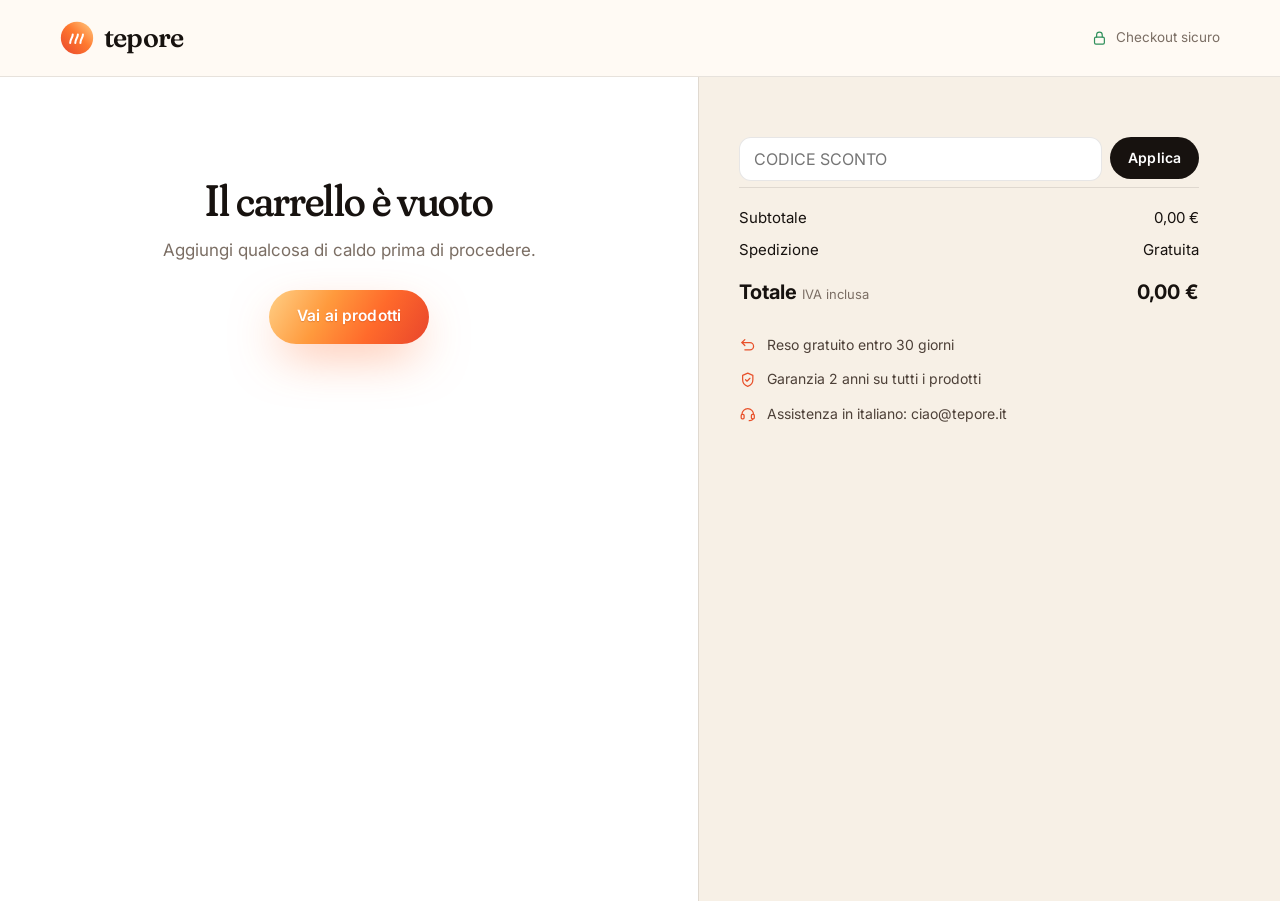
==== checkout.html @ 497262bf "Crea il negozio Tepore: home, pagina prodotto, checkout e pagine info Sito statico per tre prodotti " ====
<!doctype html>
<html lang="it">
<head>
  <meta charset="utf-8">
  <meta name="viewport" content="width=device-width, initial-scale=1">
  <title>Checkout | Tepore</title>
  <meta name="robots" content="noindex">
  <meta name="theme-color" content="#17120f">
  <link rel="icon" href="assets/img/favicon.svg" type="image/svg+xml">
  <link rel="preconnect" href="https://fonts.googleapis.com">
  <link rel="preconnect" href="https://fonts.gstatic.com" crossorigin>
  <link href="https://fonts.googleapis.com/css2?family=Fraunces:ital,opsz,wght,SOFT@0,9..144,300..700,0..100;1,9..144,300..700,0..100&family=Inter:wght@400;500;600;700;800&display=swap" rel="stylesheet">
  <link rel="stylesheet" href="assets/css/style.css">
</head>
<body style="background:#fff">
  <header class="checkout-header">
    <div class="container">
      <a href="index.html" class="logo" id="coLogo"><span>tepore</span></a>
      <span class="secure"><svg class="icon" viewBox="0 0 24 24"><rect x="5" y="10" width="14" height="10" rx="2"/><path d="M8 10V7a4 4 0 0 1 8 0v3"/></svg> Checkout sicuro</span>
    </div>
  </header>

  <div class="checkout">
    <div class="co-main">
      <div>
        <form id="coForm" novalidate>
          <div class="co-steps"><a href="index.html">Carrello</a> › <b>Informazioni</b> › Spedizione › Pagamento</div>

          <div class="co-block">
            <h3>Pagamento rapido</h3>
            <div class="express">
              <button type="button" class="ex-apple" data-express>Apple Pay</button>
              <button type="button" class="ex-pp" data-express>PayPal</button>
              <button type="button" class="ex-gp" data-express><span><b style="color:#4285f4">G</b> Pay</span></button>
            </div>
          </div>
          <div class="divider">oppure continua qui sotto</div>

          <div class="co-block">
            <h3>Contatto</h3>
            <div class="fields">
              <div class="field full"><input type="email" id="email" name="email" placeholder=" " required autocomplete="email"><label for="email">Email</label></div>
            </div>
            <label class="check"><input type="checkbox" name="news" checked> Inviami offerte esclusive e novità via email</label>
          </div>

          <div class="co-block">
            <h3>Consegna</h3>
            <div class="fields">
              <div class="field full">
                <select id="country" name="country"><option>Italia</option><option>San Marino</option><option>Città del Vaticano</option></select>
                <label for="country">Paese</label>
              </div>
              <div class="field"><input id="fname" name="fname" placeholder=" " required autocomplete="given-name"><label for="fname">Nome</label></div>
              <div class="field"><input id="lname" name="lname" placeholder=" " required autocomplete="family-name"><label for="lname">Cognome</label></div>
              <div class="field full"><input id="address" name="address" placeholder=" " required autocomplete="address-line1"><label for="address">Indirizzo e numero civico</label></div>
              <div class="field full"><input id="address2" name="address2" placeholder=" " autocomplete="address-line2"><label for="address2">Scala, interno, citofono (opzionale)</label></div>
              <div class="field"><input id="zip" name="zip" placeholder=" " required pattern="\d{5}" inputmode="numeric" autocomplete="postal-code"><label for="zip">CAP</label></div>
              <div class="field"><input id="city" name="city" placeholder=" " required autocomplete="address-level2"><label for="city">Città</label></div>
              <div class="field"><input id="prov" name="prov" placeholder=" " required maxlength="2" autocomplete="address-level1"><label for="prov">Provincia (es. MI)</label></div>
              <div class="field"><input id="phone" name="phone" type="tel" placeholder=" " required autocomplete="tel"><label for="phone">Telefono (per il corriere)</label></div>
            </div>
          </div>

          <div class="co-block">
            <h3>Metodo di spedizione</h3>
            <div class="pay-options" id="shipOptions"></div>
          </div>

          <div class="co-block">
            <h3>Pagamento</h3>
            <p style="font-size:14px;color:var(--muted);margin-bottom:12px">Tutte le transazioni sono sicure e crittografate.</p>
            <div class="pay-options">
              <label class="pay-opt"><input type="radio" name="pay" value="card" checked> Carta di credito / debito <span class="payments"><span class="pay visa" style="border:1px solid var(--line)">VISA</span><span class="pay mc" style="border:1px solid var(--line)"><span><i></i><i></i></span></span></span></label>
              <label class="pay-opt"><input type="radio" name="pay" value="paypal"> PayPal <span class="payments"><span class="pay pp" style="border:1px solid var(--line)">Pay<em>Pal</em></span></span></label>
              <label class="pay-opt"><input type="radio" name="pay" value="klarna"> Paga in 3 rate senza interessi <span class="payments"><span class="pay klarna">Klarna.</span></span></label>
            </div>
            <p style="font-size:13px;color:var(--muted);margin-top:10px">Dopo aver cliccato "Completa l'ordine" verrai indirizzato alla pagina di pagamento sicura del provider scelto.</p>
            <label class="check"><input type="checkbox" name="terms" id="terms" required> <span>Ho letto e accetto i <a href="info.html#termini" style="text-decoration:underline">Termini di vendita</a> e l'<a href="info.html#privacy" style="text-decoration:underline">Informativa privacy</a></span></label>
          </div>

          <button class="btn btn-primary btn-block" style="--bh:62px;font-size:17px" type="submit" id="payBtn">Completa l'ordine</button>
          <p style="text-align:center;font-size:13px;color:var(--muted);margin-top:14px">Ordine con obbligo di pagamento</p>
        </form>

        <div class="co-done" id="coDone">
          <div class="big-check"><svg class="icon" viewBox="0 0 24 24"><path d="M5 12.5l4.5 4.5L19 7.5"/></svg></div>
          <h2>Grazie, <span id="doneName"></span>!</h2>
          <p>Il tuo ordine <b id="orderNo"></b> è confermato. Ti abbiamo inviato una email di conferma con tutti i dettagli e, appena spedito, riceverai il tracking.</p>
          <a href="index.html" class="btn btn-dark">Torna al negozio</a>
        </div>
      </div>
    </div>

    <aside class="co-side">
      <div>
        <details open id="summaryDetails">
          <summary class="co-mobile-summary"><span>Riepilogo ordine ▾</span><span id="mTotal"></span></summary>
          <div class="co-side-body">
            <div id="coLines"></div>
            <form class="code-form" id="coCode" style="margin:20px 0 6px"><input name="code" placeholder="Codice sconto" aria-label="Codice sconto"><button class="btn btn-dark btn-sm" type="submit">Applica</button></form>
            <div class="code-msg" id="coCodeMsg"></div>
            <div class="co-sums" id="coSums"></div>
            <div class="co-assurance" id="coAssure"></div>
          </div>
        </details>
      </div>
    </aside>
  </div>

  <script src="assets/js/data.js"></script>
  <script src="assets/js/app.js"></script>
  <script src="assets/js/checkout.js"></script>
</body>
</html>
---- assets/css/style.css ----
/* ==========================================================================
   TEPORE — design system
   ========================================================================== */

:root {
  --ink: #17120f;
  --ink-2: #211915;
  --ink-3: #2d231d;
  --paper: #fffaf4;
  --cream: #f7f0e6;
  --sand: #eee3d4;
  --muted: #7b6e64;
  --muted-light: #b7a99c;
  --line: rgba(23, 18, 15, 0.1);
  --line-light: rgba(255, 240, 225, 0.12);
  --ember: #ff7a30;
  --ember-deep: #e8502a;
  --amber: #ffb35c;
  --gold: #ffd59a;
  --green: #2f8f5b;
  --star: #ffb020;
  --heat: linear-gradient(120deg, #ffcf86 0%, #ff9a3d 35%, #ff6a2b 65%, #e8452c 100%);
  --heat-soft: linear-gradient(120deg, #fff1dc, #ffe1c4);

  --font-display: "Fraunces", "Georgia", serif;
  --font-body: "Inter", system-ui, -apple-system, "Segoe UI", sans-serif;

  --r-sm: 10px;
  --r: 18px;
  --r-lg: 28px;
  --r-xl: 40px;
  --shadow-sm: 0 1px 2px rgba(23, 18, 15, 0.06), 0 2px 8px rgba(23, 18, 15, 0.05);
  --shadow: 0 10px 30px -10px rgba(23, 18, 15, 0.18), 0 2px 6px rgba(23, 18, 15, 0.05);
  --shadow-lg: 0 30px 80px -20px rgba(23, 18, 15, 0.35);
  --shadow-glow: 0 18px 50px -12px rgba(255, 106, 43, 0.55);
  --container: 1240px;
  --gutter: clamp(16px, 4vw, 40px);
  --ease: cubic-bezier(0.22, 1, 0.36, 1);
}

*,
*::before,
*::after { box-sizing: border-box; }

html { scroll-behavior: smooth; -webkit-text-size-adjust: 100%; }

body {
  margin: 0;
  font-family: var(--font-body);
  font-size: 16px;
  line-height: 1.6;
  color: var(--ink);
  background: var(--paper);
  -webkit-font-smoothing: antialiased;
  overflow-x: hidden;
}

img { max-width: 100%; display: block; }
a { color: inherit; text-decoration: none; }
button { font: inherit; color: inherit; cursor: pointer; border: 0; background: none; }
input, select, textarea { font: inherit; color: inherit; }
h1, h2, h3, h4 { margin: 0; font-family: var(--font-display); font-weight: 500; line-height: 1.08; letter-spacing: -0.02em; font-variation-settings: "SOFT" 100, "opsz" 144; }
p { margin: 0; }
ul { margin: 0; padding: 0; list-style: none; }
::selection { background: var(--ember); color: #fff; }

.container { width: 100%; max-width: var(--container); margin: 0 auto; padding: 0 var(--gutter); }
.sr-only { position: absolute; width: 1px; height: 1px; overflow: hidden; clip: rect(0 0 0 0); white-space: nowrap; }

.icon { width: 1.25em; height: 1.25em; flex-shrink: 0; stroke: currentColor; fill: none; stroke-width: 1.7; stroke-linecap: round; stroke-linejoin: round; }

.grad-text {
  background: var(--heat);
  -webkit-background-clip: text;
  background-clip: text;
  color: transparent;
  font-style: italic;
  padding-right: 0.1em;
  margin-right: -0.04em;
}

/* ---------- Buttons ---------- */
.btn {
  --bh: 54px;
  display: inline-flex; align-items: center; justify-content: center; gap: 10px;
  height: var(--bh); padding: 0 28px;
  border-radius: 999px;
  font-weight: 600; font-size: 15.5px; letter-spacing: 0.01em;
  transition: transform 0.35s var(--ease), box-shadow 0.35s var(--ease), background 0.25s, color 0.25s;
  white-space: nowrap;
  position: relative; isolation: isolate; overflow: hidden;
}
.btn:active { transform: scale(0.98); }
.btn-primary { background: var(--heat); color: #fff; box-shadow: var(--shadow-glow); text-shadow: 0 1px 1px rgba(150, 40, 10, 0.25); }
.btn-primary::after {
  content: ""; position: absolute; inset: 0; z-index: -1;
  background: linear-gradient(110deg, transparent 30%, rgba(255, 255, 255, 0.45) 50%, transparent 70%);
  transform: translateX(-120%); transition: transform 0.9s var(--ease);
}
.btn-primary:hover { transform: translateY(-2px); box-shadow: 0 24px 60px -12px rgba(255, 106, 43, 0.7); }
.btn-primary:hover::after { transform: translateX(120%); }
.btn-dark { background: var(--ink); color: #fff; }
.btn-dark:hover { background: var(--ink-3); transform: translateY(-2px); }
.btn-ghost { border: 1.5px solid currentColor; }
.btn-ghost:hover { background: var(--ink); color: #fff; border-color: var(--ink); }
.btn-light { background: #fff; color: var(--ink); }
.btn-light:hover { transform: translateY(-2px); box-shadow: var(--shadow); }
.btn-block { width: 100%; }
.btn-sm { --bh: 42px; padding: 0 18px; font-size: 14px; }

/* ---------- Announcement bar ---------- */
.announce {
  background: var(--ink); color: #f6e7d6;
  font-size: 13px; letter-spacing: 0.02em;
  position: relative; z-index: 60;
}
.announce .container { display: flex; align-items: center; justify-content: center; gap: 18px; min-height: 40px; }
.announce-rotator { position: relative; height: 20px; overflow: hidden; flex: 0 1 auto; text-align: center; }
.announce-rotator span { display: block; height: 20px; line-height: 20px; transition: transform 0.6s var(--ease); white-space: nowrap; }
.announce strong { color: var(--amber); font-weight: 600; }
.countdown { display: inline-flex; gap: 4px; align-items: center; font-variant-numeric: tabular-nums; }
.countdown b { background: rgba(255, 179, 92, 0.14); color: var(--amber); padding: 2px 6px; border-radius: 6px; font-weight: 600; min-width: 28px; text-align: center; }
.countdown i { font-style: normal; opacity: 0.5; }
@media (max-width: 720px) { .announce .countdown-wrap { display: none; } }

/* ---------- Header ---------- */
.header {
  position: sticky; top: 0; z-index: 50;
  background: rgba(255, 250, 244, 0.82);
  backdrop-filter: saturate(1.6) blur(16px);
  -webkit-backdrop-filter: saturate(1.6) blur(16px);
  border-bottom: 1px solid transparent;
  transition: border-color 0.3s, background 0.3s;
}
.header.scrolled { border-color: var(--line); }
.header .container { display: flex; align-items: center; justify-content: space-between; height: 72px; gap: 20px; }
.logo { display: inline-flex; align-items: center; gap: 10px; font-family: var(--font-display); font-size: 27px; font-weight: 600; letter-spacing: -0.03em; }
.logo-mark { width: 34px; height: 34px; }
.nav { display: flex; gap: 34px; font-size: 15px; font-weight: 500; }
.nav a { position: relative; padding: 6px 0; color: #3b302a; transition: color 0.2s; }
.nav a::after { content: ""; position: absolute; left: 0; right: 0; bottom: 0; height: 2px; background: var(--heat); border-radius: 2px; transform: scaleX(0); transform-origin: left; transition: transform 0.35s var(--ease); }
.nav a:hover { color: var(--ink); }
.nav a:hover::after { transform: scaleX(1); }
.header-actions { display: flex; align-items: center; gap: 6px; }
.icon-btn { width: 44px; height: 44px; border-radius: 50%; display: inline-grid; place-items: center; position: relative; transition: background 0.2s; }
.icon-btn:hover { background: rgba(23, 18, 15, 0.06); }
.icon-btn .icon { width: 22px; height: 22px; }
.cart-count {
  position: absolute; top: 4px; right: 2px; min-width: 19px; height: 19px; padding: 0 5px;
  border-radius: 999px; background: var(--ember); color: #fff; font-size: 11px; font-weight: 700;
  display: grid; place-items: center; transform: scale(0); transition: transform 0.35s var(--ease);
}
.cart-count.has { transform: scale(1); }
.cart-count.bump { animation: bump 0.5s var(--ease); }
@keyframes bump { 40% { transform: scale(1.45); } }
.menu-toggle { display: none; }
@media (max-width: 900px) {
  .nav { display: none; }
  .menu-toggle { display: inline-grid; }
}

.mobile-menu {
  position: fixed; inset: 0; z-index: 90; background: var(--ink); color: #fff;
  padding: 24px var(--gutter); display: flex; flex-direction: column; gap: 6px;
  transform: translateY(-100%); transition: transform 0.6s var(--ease);
}
.mobile-menu.open { transform: none; }
.mobile-menu .mm-top { display: flex; justify-content: space-between; align-items: center; margin-bottom: 30px; }
.mobile-menu .icon-btn:hover { background: rgba(255, 255, 255, 0.08); }
.mobile-menu a.mm-link { font-family: var(--font-display); font-size: 40px; padding: 8px 0; border-bottom: 1px solid var(--line-light); }
.mobile-menu .mm-foot { margin-top: auto; color: var(--muted-light); font-size: 14px; }

/* ---------- Hero ---------- */
.hero {
  position: relative; overflow: hidden;
  background: radial-gradient(1200px 700px at 78% 40%, rgba(255, 122, 48, 0.35), transparent 60%),
              radial-gradient(800px 600px at 10% 110%, rgba(232, 69, 44, 0.25), transparent 60%),
              var(--ink);
  color: #fff7ef;
  padding: clamp(48px, 7vw, 96px) 0 clamp(64px, 8vw, 120px);
}
.grain::before {
  content: ""; position: absolute; inset: 0; pointer-events: none; z-index: 0; opacity: 0.18; mix-blend-mode: overlay;
  background-image: url("data:image/svg+xml,%3Csvg xmlns='http://www.w3.org/2000/svg' width='200' height='200'%3E%3Cfilter id='n'%3E%3CfeTurbulence type='fractalNoise' baseFrequency='.85' numOctaves='3' stitchTiles='stitch'/%3E%3C/filter%3E%3Crect width='100%25' height='100%25' filter='url(%23n)'/%3E%3C/svg%3E");
}
.hero .container { position: relative; z-index: 1; display: grid; grid-template-columns: 1.05fr 1fr; gap: clamp(32px, 5vw, 72px); align-items: center; }
.hero-eyebrow {
  display: inline-flex; align-items: center; gap: 10px;
  padding: 7px 14px 7px 8px; border-radius: 999px;
  background: rgba(255, 255, 255, 0.07); border: 1px solid rgba(255, 255, 255, 0.12);
  font-size: 13.5px; color: #ffe2c6;
}
.hero-eyebrow .pill { background: var(--heat); color: #fff; font-weight: 700; padding: 3px 9px; border-radius: 999px; font-size: 11.5px; letter-spacing: 0.04em; text-transform: uppercase; }
.hero h1 { font-size: clamp(44px, 6.6vw, 92px); margin: 22px 0 22px; font-weight: 400; }
.hero-lead { font-size: clamp(17px, 1.5vw, 19.5px); color: #e9d6c4; max-width: 520px; line-height: 1.6; }
.hero-cta { display: flex; flex-wrap: wrap; gap: 14px; margin-top: 34px; }
.hero-cta .btn-ghost { color: #fff; border-color: rgba(255, 255, 255, 0.3); }
.hero-cta .btn-ghost:hover { background: #fff; color: var(--ink); border-color: #fff; }
.hero-proof { display: flex; align-items: center; gap: 16px; margin-top: 40px; flex-wrap: wrap; }
.avatars { display: flex; }
.avatars span {
  width: 38px; height: 38px; border-radius: 50%; border: 2px solid var(--ink); margin-left: -10px;
  display: grid; place-items: center; font-size: 13px; font-weight: 700; color: var(--ink);
}
.avatars span:first-child { margin-left: 0; }
.hero-proof .stars { color: var(--star); }
.hero-proof small { display: block; color: #cdb8a5; font-size: 13.5px; }
.hero-proof strong { color: #fff; }

.hero-visual { position: relative; aspect-ratio: 1 / 1.02; }
.hero-frame {
  position: absolute; inset: 0 6% 4% 4%;
  border-radius: 999px 999px var(--r-xl) var(--r-xl);
  overflow: hidden;
  box-shadow: 0 50px 120px -30px rgba(255, 106, 43, 0.55), 0 0 0 1px rgba(255, 255, 255, 0.08);
}
.hero-frame img { width: 100%; height: 100%; object-fit: cover; object-position: 40% 60%; transform: scale(1.04); animation: slowzoom 18s ease-in-out infinite alternate; }
@keyframes slowzoom { to { transform: scale(1.12) translate(-1%, -1%); } }
.hero-frame::after { content: ""; position: absolute; inset: 0; background: linear-gradient(180deg, transparent 55%, rgba(23, 18, 15, 0.45)); }
.float-card {
  position: absolute; z-index: 2;
  background: rgba(255, 250, 244, 0.95); color: var(--ink);
  border-radius: var(--r); box-shadow: var(--shadow-lg);
  display: flex; align-items: center; gap: 12px; padding: 10px 16px 10px 10px;
  animation: floaty 6s ease-in-out infinite;
  backdrop-filter: blur(8px);
}
.float-card img { width: 58px; height: 58px; border-radius: 12px; object-fit: contain; background: #fff; }
.float-card b { display: block; font-size: 14px; }
.float-card small { color: var(--muted); font-size: 12.5px; }
.float-card .price { color: var(--ember-deep); font-weight: 700; }
.fc-1 { left: -4%; top: 14%; }
.fc-2 { right: -2%; bottom: 18%; animation-delay: -3s; }
.temp-chip {
  position: absolute; z-index: 2; right: 10%; top: 8%;
  width: 112px; height: 112px; border-radius: 50%;
  background: radial-gradient(circle at 30% 30%, #2b211b, #120d0a);
  border: 1px solid rgba(255, 179, 92, 0.35);
  display: grid; place-items: center; text-align: center;
  box-shadow: 0 0 0 8px rgba(255, 122, 48, 0.08), 0 0 60px rgba(255, 122, 48, 0.45);
  animation: floaty 7s ease-in-out infinite -1.5s;
}
.temp-chip b { font-family: var(--font-display); font-size: 34px; font-weight: 500; color: var(--gold); display: block; line-height: 1; }
.temp-chip small { font-size: 10.5px; letter-spacing: 0.16em; text-transform: uppercase; color: #c9ad93; }
.temp-chip::before { content: ""; position: absolute; inset: -9px; border-radius: 50%; border: 2px solid transparent; border-top-color: var(--ember); border-right-color: var(--amber); animation: spin 4s linear infinite; }
@keyframes spin { to { transform: rotate(360deg); } }
@keyframes floaty { 50% { transform: translateY(-12px); } }

.heatwaves { position: absolute; left: 34%; bottom: 20%; width: 34%; z-index: 1; pointer-events: none; }
.heatwaves path { stroke: url(#hw); stroke-width: 3; fill: none; stroke-linecap: round; opacity: 0; animation: rise 3.2s ease-in-out infinite; filter: drop-shadow(0 0 6px rgba(255, 140, 60, 0.9)); }
.heatwaves path:nth-child(2) { animation-delay: 0.6s; }
.heatwaves path:nth-child(3) { animation-delay: 1.2s; }
.heatwaves path:nth-child(4) { animation-delay: 1.8s; }
@keyframes rise { 0% { opacity: 0; transform: translateY(20px); } 30% { opacity: 1; } 100% { opacity: 0; transform: translateY(-40px); } }

@media (max-width: 960px) {
  .hero .container { grid-template-columns: 1fr; }
  .hero-visual { max-width: 520px; width: 100%; margin: 10px auto 0; }
}
@media (max-width: 520px) {
  .fc-1 { left: -2%; top: 6%; }
  .float-card img { width: 46px; height: 46px; }
  .float-card { padding: 8px 12px 8px 8px; }
  .temp-chip { width: 88px; height: 88px; }
  .temp-chip b { font-size: 26px; }
  .hero-cta .btn { flex: 1 1 100%; }
}

/* ---------- Marquee ---------- */
.marquee { background: var(--heat); color: #fff; overflow: hidden; padding: 14px 0; position: relative; z-index: 2; }
.marquee-track { display: flex; gap: 48px; width: max-content; animation: marquee 32s linear infinite; }
.marquee-item { display: inline-flex; align-items: center; gap: 12px; font-weight: 600; font-size: 15px; letter-spacing: 0.02em; white-space: nowrap; }
.marquee-item .icon { width: 20px; height: 20px; }
.marquee-item::after { content: "✦"; margin-left: 36px; opacity: 0.7; }
@keyframes marquee { to { transform: translateX(-50%); } }

/* ---------- Sections ---------- */
.section { padding: clamp(72px, 9vw, 130px) 0; position: relative; }
.section-cream { background: var(--cream); }
.section-dark { background: var(--ink); color: #f6e8da; }
.section-head { text-align: center; max-width: 720px; margin: 0 auto clamp(40px, 5vw, 64px); }
.section-head.left { text-align: left; margin-left: 0; }
.eyebrow { display: inline-flex; align-items: center; gap: 8px; font-size: 13px; font-weight: 600; letter-spacing: 0.16em; text-transform: uppercase; color: var(--ember-deep); margin-bottom: 16px; }
.eyebrow::before { content: ""; width: 22px; height: 2px; background: var(--heat); border-radius: 2px; }
.section-dark .eyebrow { color: var(--amber); }
.section-head h2 { font-size: clamp(36px, 4.8vw, 62px); }
.section-head p { margin-top: 18px; font-size: 18px; color: var(--muted); }
.section-dark .section-head p { color: #c4ae9b; }

/* ---------- Product cards ---------- */
.product-grid { display: grid; grid-template-columns: repeat(3, 1fr); gap: clamp(16px, 2.2vw, 28px); }
@media (max-width: 980px) { .product-grid { grid-template-columns: repeat(2, 1fr); } }
@media (max-width: 640px) { .product-grid { grid-template-columns: 1fr; } }

.card {
  position: relative; background: #fff; border-radius: var(--r-lg); overflow: hidden;
  box-shadow: var(--shadow-sm); border: 1px solid var(--line);
  display: flex; flex-direction: column;
  transition: transform 0.5s var(--ease), box-shadow 0.5s var(--ease);
}
.card:hover { transform: translateY(-6px); box-shadow: var(--shadow-lg); }
.card-media { position: relative; aspect-ratio: 1 / 1; background: var(--cream); overflow: hidden; display: block; }
.card-media img { width: 100%; height: 100%; object-fit: cover; transition: transform 0.9s var(--ease); }
.card-media img.fit-contain { object-fit: contain; mix-blend-mode: multiply; padding: 6%; }
.card:hover .card-media img { transform: scale(1.06); }
.card-media::after { content: ""; position: absolute; inset: auto 0 0 0; height: 40%; background: radial-gradient(60% 80% at 50% 120%, rgba(255, 122, 48, 0.28), transparent 70%); opacity: 0; transition: opacity 0.6s; pointer-events: none; }
.card:hover .card-media::after { opacity: 1; }
.badges { position: absolute; top: 16px; left: 16px; display: flex; gap: 6px; flex-wrap: wrap; z-index: 2; }
.badge { font-size: 11.5px; font-weight: 700; letter-spacing: 0.06em; text-transform: uppercase; padding: 6px 10px; border-radius: 999px; background: #fff; color: var(--ink); box-shadow: var(--shadow-sm); }
.badge-hot { background: var(--heat); color: #fff; }
.badge-dark { background: var(--ink); color: #fff; }
.card-quick {
  position: absolute; left: 16px; right: 16px; bottom: 16px; z-index: 2;
  transform: translateY(calc(100% + 20px)); transition: transform 0.5s var(--ease);
}
.card:hover .card-quick, .card:focus-within .card-quick { transform: none; }
@media (hover: none) { .card-quick { display: none; } }
.card-body { padding: 22px 24px 26px; display: flex; flex-direction: column; gap: 8px; flex: 1; }
.card-body h3 { font-size: 26px; }
.card-sub { color: var(--muted); font-size: 14.5px; }
.rating { display: inline-flex; align-items: center; gap: 8px; font-size: 13.5px; color: var(--muted); }
.stars { display: inline-flex; gap: 1px; color: var(--star); }
.stars .icon { width: 15px; height: 15px; fill: currentColor; stroke: none; }
.price-row { display: flex; align-items: baseline; gap: 10px; flex-wrap: wrap; margin-top: auto; padding-top: 10px; }
.price-now { font-size: 24px; font-weight: 700; letter-spacing: -0.01em; }
.price-old { color: var(--muted); text-decoration: line-through; font-size: 16px; }
.price-save { font-size: 12.5px; font-weight: 700; color: var(--ember-deep); background: #ffeadb; padding: 3px 9px; border-radius: 999px; }
.card-actions { display: flex; gap: 10px; margin-top: 14px; }
.card-actions .btn { flex: 1; }

/* ---------- Ritual (timeline) ---------- */
.ritual { overflow: hidden; }
.ritual::after {
  content: ""; position: absolute; width: 900px; height: 900px; right: -300px; top: -300px; border-radius: 50%;
  background: radial-gradient(circle, rgba(255, 122, 48, 0.22), transparent 65%); pointer-events: none;
}
.ritual-grid { display: grid; grid-template-columns: repeat(3, 1fr); gap: 24px; position: relative; z-index: 1; }
.ritual-step { position: relative; padding: 30px; border-radius: var(--r-lg); background: linear-gradient(180deg, rgba(255, 255, 255, 0.06), rgba(255, 255, 255, 0.02)); border: 1px solid var(--line-light); transition: border-color 0.4s, transform 0.5s var(--ease); }
.ritual-step:hover { border-color: rgba(255, 179, 92, 0.5); transform: translateY(-4px); }
.ritual-time { font-family: var(--font-display); font-size: 58px; line-height: 1; color: transparent; -webkit-text-stroke: 1.2px rgba(255, 213, 154, 0.7); font-weight: 400; }
.ritual-step h3 { font-size: 26px; margin: 18px 0 10px; color: #fff; }
.ritual-step p { color: #c4ae9b; font-size: 15.5px; }
.ritual-img { margin-top: 24px; aspect-ratio: 4 / 3; border-radius: var(--r); overflow: hidden; background: #fff; }
.ritual-img img { width: 100%; height: 100%; object-fit: cover; }
.ritual-img img.fit-contain { object-fit: contain; padding: 6%; }
.ritual-step .link-arrow { margin-top: 18px; color: var(--amber); }
.link-arrow { display: inline-flex; align-items: center; gap: 8px; font-weight: 600; font-size: 15px; }
.link-arrow .icon { transition: transform 0.3s var(--ease); }
.link-arrow:hover .icon { transform: translateX(4px); }
@media (max-width: 900px) { .ritual-grid { grid-template-columns: 1fr; } }

/* ---------- Temperature playground ---------- */
.thermo { display: grid; grid-template-columns: 1fr 1fr; gap: clamp(32px, 5vw, 80px); align-items: center; }
.thermo-dial {
  --t: 0.5;
  position: relative; aspect-ratio: 1; max-width: 460px; width: 100%; margin: 0 auto;
  border-radius: 50%; display: grid; place-items: center;
  background:
    radial-gradient(circle, #fff 0 54%, transparent 54.5%),
    conic-gradient(from 225deg, #ffd59a 0deg, #ff9a3d calc(var(--t) * 270deg), var(--sand) calc(var(--t) * 270deg), var(--sand) 270deg, transparent 270deg);
  box-shadow: inset 0 0 0 1px var(--line), 0 40px 100px -40px rgba(255, 106, 43, calc(0.2 + var(--t) * 0.6));
  transition: box-shadow 0.4s;
}
.thermo-dial::before {
  content: ""; position: absolute; inset: 14%; border-radius: 50%;
  background: radial-gradient(circle at 50% 60%, rgba(255, 122, 48, calc(var(--t) * 0.35)), transparent 70%);
  filter: blur(10px);
}
.thermo-readout { position: relative; text-align: center; }
.thermo-readout b { font-family: var(--font-display); font-size: clamp(64px, 9vw, 110px); font-weight: 400; line-height: 1; letter-spacing: -0.04em; display: block; }
.thermo-readout b sup { font-size: 0.4em; vertical-align: top; position: relative; top: 0.35em; margin-left: 4px; color: var(--ember); }
.thermo-readout > span { font-size: 14px; letter-spacing: 0.14em; text-transform: uppercase; color: var(--muted); }
.thermo-controls h2 { font-size: clamp(34px, 4.2vw, 54px); }
.thermo-controls > p { color: var(--muted); font-size: 18px; margin: 16px 0 30px; }
.range { -webkit-appearance: none; appearance: none; width: 100%; height: 10px; border-radius: 999px; background: linear-gradient(90deg, #ffe1c4, #ff9a3d, #e8452c); outline: none; }
.range::-webkit-slider-thumb { -webkit-appearance: none; width: 30px; height: 30px; border-radius: 50%; background: #fff; border: 4px solid var(--ember); box-shadow: var(--shadow); cursor: grab; transition: transform 0.2s; }
.range::-webkit-slider-thumb:active { transform: scale(1.15); cursor: grabbing; }
.range::-moz-range-thumb { width: 24px; height: 24px; border-radius: 50%; background: #fff; border: 4px solid var(--ember); box-shadow: var(--shadow); cursor: grab; }
.range-labels { display: flex; justify-content: space-between; font-size: 13px; color: var(--muted); margin-top: 10px; }
.thermo-match { margin-top: 30px; display: grid; gap: 10px; }
.thermo-match li { display: flex; align-items: center; gap: 14px; padding: 12px 16px; border-radius: var(--r); background: #fff; border: 1px solid var(--line); transition: all 0.35s var(--ease); opacity: 0.55; }
.thermo-match li.on { opacity: 1; border-color: rgba(255, 122, 48, 0.5); box-shadow: 0 10px 30px -14px rgba(255, 106, 43, 0.5); transform: translateX(6px); }
.thermo-match img { width: 52px; height: 52px; border-radius: 12px; object-fit: cover; background: var(--cream); }
.thermo-match img.fit-contain { object-fit: contain; mix-blend-mode: multiply; }
.thermo-match small { display: block; color: var(--muted); font-size: 13px; }
.thermo-match .tag { margin-left: auto; font-size: 12px; font-weight: 700; color: var(--green); white-space: nowrap; }
@media (max-width: 900px) { .thermo { grid-template-columns: 1fr; } .thermo-dial { max-width: 340px; } }

/* ---------- Bundle ---------- */
.bundle {
  position: relative; border-radius: var(--r-xl); overflow: hidden;
  background: radial-gradient(900px 500px at 85% 20%, rgba(255, 140, 60, 0.45), transparent 60%), var(--ink-2);
  color: #fff; display: grid; grid-template-columns: 1.1fr 1fr; align-items: center;
}
.bundle-visual { position: relative; min-height: 520px; height: 100%; }
.bundle-visual .b-main { position: absolute; inset: 0; width: 100%; height: 100%; object-fit: cover; }
.bundle-visual::after { content: ""; position: absolute; inset: 0; background: linear-gradient(90deg, transparent 60%, var(--ink-2)); }
.bundle-visual .b-thumb { position: absolute; z-index: 2; width: 34%; aspect-ratio: 1; border-radius: var(--r-lg); background: #fff; box-shadow: var(--shadow-lg); padding: 4%; object-fit: contain; border: 4px solid #fff; }
.bundle-visual .b-t1 { left: 6%; bottom: 7%; transform: rotate(-6deg); }
.bundle-visual .b-t2 { left: 38%; bottom: 13%; transform: rotate(5deg); }
.bundle-body { padding: clamp(32px, 5vw, 64px); position: relative; z-index: 2; }
.bundle-body h2 { font-size: clamp(34px, 4.2vw, 56px); margin: 6px 0 14px; }
.bundle-body > p { color: #d7c1ad; font-size: 17px; }
.bundle-list { margin: 24px 0; display: grid; gap: 10px; }
.bundle-list li { display: flex; justify-content: space-between; gap: 16px; padding-bottom: 10px; border-bottom: 1px dashed var(--line-light); color: #f1dfcf; }
.bundle-list li span:last-child { color: #a8907c; text-decoration: line-through; }
.bundle-price { display: flex; align-items: baseline; gap: 14px; margin-bottom: 24px; flex-wrap: wrap; }
.bundle-price b { font-family: var(--font-display); font-size: 56px; font-weight: 500; line-height: 1; }
.bundle-price s { color: #a8907c; font-size: 20px; }
.bundle-price .price-save { font-size: 14px; }
.bundle-stamp {
  position: absolute; top: 24px; right: 24px; width: 104px; height: 104px; border-radius: 50%;
  background: var(--heat); display: grid; place-items: center; text-align: center; transform: rotate(12deg);
  font-weight: 800; line-height: 1.05; font-size: 13px; letter-spacing: 0.04em; text-transform: uppercase; box-shadow: var(--shadow-glow); z-index: 3;
}
.bundle-stamp b { font-family: var(--font-display); font-size: 30px; display: block; letter-spacing: -0.02em; text-transform: none; }
@media (max-width: 900px) {
  .bundle { grid-template-columns: 1fr; }
  .bundle-visual { min-height: 340px; }
  .bundle-visual::after { background: linear-gradient(180deg, transparent 60%, var(--ink-2)); }
}

/* ---------- Benefits ---------- */
.benefits { display: grid; grid-template-columns: repeat(4, 1fr); gap: 20px; }
.benefit { padding: 30px 26px; border-radius: var(--r-lg); background: #fff; border: 1px solid var(--line); transition: transform 0.5s var(--ease), box-shadow 0.5s var(--ease); }
.benefit:hover { transform: translateY(-4px); box-shadow: var(--shadow); }
.benefit-icon { width: 56px; height: 56px; border-radius: 16px; display: grid; place-items: center; background: var(--heat-soft); color: var(--ember-deep); margin-bottom: 20px; }
.benefit-icon .icon { width: 28px; height: 28px; }
.benefit h3 { font-size: 22px; margin-bottom: 8px; }
.benefit p { color: var(--muted); font-size: 15px; }
@media (max-width: 980px) { .benefits { grid-template-columns: repeat(2, 1fr); } }
@media (max-width: 520px) { .benefits { grid-template-columns: 1fr; } }

/* ---------- Comparison ---------- */
.compare { max-width: 900px; margin: 0 auto; background: #fff; border-radius: var(--r-lg); border: 1px solid var(--line); overflow: hidden; box-shadow: var(--shadow); }
.compare table { width: 100%; border-collapse: collapse; font-size: 15.5px; }
.compare th, .compare td { padding: 18px 22px; text-align: center; border-bottom: 1px solid var(--line); }
.compare th:first-child, .compare td:first-child { text-align: left; font-weight: 500; }
.compare thead th { font-family: var(--font-display); font-size: 20px; font-weight: 500; }
.compare thead th.us { background: var(--ink); color: #fff; }
.compare td.us { background: #fff6ee; }
.compare tr:last-child td { border-bottom: 0; }
.yes { color: var(--green); } .no { color: #c0392b; opacity: 0.7; }
.compare .icon { width: 22px; height: 22px; stroke-width: 2.4; }
@media (max-width: 560px) { .compare th, .compare td { padding: 14px 10px; font-size: 13.5px; } .compare thead th { font-size: 15px; } }

/* ---------- Reviews ---------- */
.reviews-summary { display: flex; align-items: center; justify-content: center; gap: 18px; flex-wrap: wrap; margin-top: 20px; }
.reviews-summary .big { font-family: var(--font-display); font-size: 54px; line-height: 1; }
.reviews-summary .stars .icon { width: 22px; height: 22px; }
.reviews-grid { columns: 3 320px; column-gap: 20px; }
.review { break-inside: avoid; margin-bottom: 20px; padding: 26px; background: #fff; border-radius: var(--r-lg); border: 1px solid var(--line); }
.review-head { display: flex; align-items: center; gap: 12px; margin-bottom: 14px; }
.review-avatar { width: 44px; height: 44px; border-radius: 50%; display: grid; place-items: center; font-weight: 700; color: #fff; background: var(--heat); }
.review-head b { display: block; font-size: 15px; }
.review-head small { color: var(--muted); font-size: 13px; }
.verified { display: inline-flex; align-items: center; gap: 4px; color: var(--green); font-size: 12.5px; font-weight: 600; }
.verified .icon { width: 14px; height: 14px; stroke-width: 2.5; }
.review h4 { font-family: var(--font-body); font-weight: 700; letter-spacing: 0; font-size: 16px; margin: 10px 0 6px; }
.review p { color: #4d4038; font-size: 15px; }
.review-product { display: flex; align-items: center; gap: 10px; margin-top: 16px; padding-top: 14px; border-top: 1px solid var(--line); font-size: 13px; color: var(--muted); }
.review-product img { width: 34px; height: 34px; border-radius: 8px; object-fit: cover; background: var(--cream); }
.sample-note { text-align: center; font-size: 12.5px; color: var(--muted); margin-top: 12px; opacity: 0.8; }

/* ---------- Stats ---------- */
.stats { display: grid; grid-template-columns: repeat(4, 1fr); gap: 20px; text-align: center; }
.stat b { font-family: var(--font-display); font-size: clamp(42px, 5vw, 68px); font-weight: 400; display: block; line-height: 1; background: var(--heat); -webkit-background-clip: text; background-clip: text; color: transparent; }
.stat span { color: #c4ae9b; font-size: 15px; display: block; margin-top: 10px; }
@media (max-width: 760px) { .stats { grid-template-columns: repeat(2, 1fr); row-gap: 40px; } }

/* ---------- FAQ ---------- */
.faq-wrap { display: grid; grid-template-columns: 0.8fr 1.2fr; gap: clamp(32px, 6vw, 90px); align-items: start; }
.faq-wrap .section-head { position: sticky; top: 110px; }
.faq-item { border-bottom: 1px solid var(--line); }
.faq-q { width: 100%; display: flex; align-items: center; justify-content: space-between; gap: 20px; padding: 24px 0; text-align: left; font-size: 18px; font-weight: 600; }
.faq-q .plus { width: 34px; height: 34px; border-radius: 50%; flex-shrink: 0; border: 1.5px solid var(--line); position: relative; transition: all 0.35s var(--ease); }
.faq-q .plus::before, .faq-q .plus::after { content: ""; position: absolute; left: 50%; top: 50%; width: 12px; height: 2px; background: currentColor; border-radius: 2px; transform: translate(-50%, -50%); transition: transform 0.35s var(--ease); }
.faq-q .plus::after { transform: translate(-50%, -50%) rotate(90deg); }
.faq-item.open .plus { background: var(--ink); color: #fff; border-color: var(--ink); }
.faq-item.open .plus::after { transform: translate(-50%, -50%) rotate(0); }
.faq-a { display: grid; grid-template-rows: 0fr; transition: grid-template-rows 0.45s var(--ease); }
.faq-a > div { overflow: hidden; }
.faq-a p { padding: 0 50px 24px 0; color: var(--muted); }
.faq-item.open .faq-a { grid-template-rows: 1fr; }
@media (max-width: 900px) { .faq-wrap { grid-template-columns: 1fr; } .faq-wrap .section-head { position: static; } }

/* ---------- Guarantee strip ---------- */
.trust-strip { display: grid; grid-template-columns: repeat(4, 1fr); gap: 0; border-top: 1px solid var(--line); border-bottom: 1px solid var(--line); }
.trust-item { display: flex; align-items: center; gap: 14px; padding: 28px 22px; }
.trust-item + .trust-item { border-left: 1px solid var(--line); }
.trust-item .icon { width: 30px; height: 30px; color: var(--ember-deep); }
.trust-item b { display: block; font-size: 15px; }
.trust-item small { color: var(--muted); font-size: 13.5px; }
@media (max-width: 900px) { .trust-strip { grid-template-columns: repeat(2, 1fr); } .trust-item:nth-child(3) { border-left: 0; } .trust-item:nth-child(n+3) { border-top: 1px solid var(--line); } }
@media (max-width: 480px) { .trust-strip { grid-template-columns: 1fr; } .trust-item + .trust-item { border-left: 0; border-top: 1px solid var(--line); } }

/* ---------- Newsletter ---------- */
.newsletter {
  border-radius: var(--r-xl); padding: clamp(40px, 6vw, 80px);
  background: radial-gradient(700px 400px at 100% 0%, rgba(255, 255, 255, 0.35), transparent 60%), var(--heat);
  color: #fff; display: grid; grid-template-columns: 1.2fr 1fr; gap: 40px; align-items: center; position: relative; overflow: hidden;
}
.newsletter h2 { font-size: clamp(34px, 4.4vw, 58px); }
.newsletter p { margin-top: 14px; font-size: 17px; color: #fff3e6; }
.nl-form { display: flex; gap: 8px; background: #fff; padding: 8px; border-radius: 999px; box-shadow: var(--shadow-lg); }
.nl-form input { flex: 1; min-width: 0; border: 0; outline: 0; padding: 0 18px; background: transparent; color: var(--ink); font-size: 16px; }
.nl-form small { display: block; }
.nl-legal { font-size: 12.5px; margin-top: 12px; color: #fff1e0; }
.nl-success { display: none; background: rgba(255, 255, 255, 0.18); border: 1px dashed rgba(255, 255, 255, 0.7); border-radius: var(--r); padding: 18px 22px; font-size: 16px; }
.nl-success code { background: #fff; color: var(--ember-deep); padding: 4px 10px; border-radius: 8px; font-weight: 800; letter-spacing: 0.08em; }
.newsletter.done .nl-form, .newsletter.done .nl-legal { display: none; }
.newsletter.done .nl-success { display: block; }
@media (max-width: 860px) { .newsletter { grid-template-columns: 1fr; } }
@media (max-width: 480px) { .nl-form { flex-direction: column; border-radius: var(--r); } .nl-form input { height: 48px; } }

/* ---------- Footer ---------- */
.footer { background: var(--ink); color: #cdb8a5; padding: 80px 0 30px; margin-top: clamp(72px, 9vw, 130px); }
.footer-grid { display: grid; grid-template-columns: 1.5fr repeat(3, 1fr); gap: 40px; }
.footer .logo { color: #fff; }
.footer p { margin-top: 16px; max-width: 320px; font-size: 15px; }
.footer h4 { font-family: var(--font-body); font-size: 13px; letter-spacing: 0.14em; text-transform: uppercase; color: #fff; margin-bottom: 18px; font-weight: 600; }
.footer li + li { margin-top: 10px; }
.footer a { transition: color 0.2s; font-size: 15px; }
.footer a:hover { color: var(--amber); }
.footer-bottom { margin-top: 60px; padding-top: 26px; border-top: 1px solid var(--line-light); display: flex; justify-content: space-between; align-items: center; gap: 20px; flex-wrap: wrap; font-size: 13.5px; }
.payments { display: flex; gap: 8px; flex-wrap: wrap; }
.pay { white-space: nowrap; height: 28px; padding: 0 10px; border-radius: 6px; background: #fff; color: var(--ink); font-size: 11.5px; font-weight: 800; display: inline-grid; place-items: center; letter-spacing: 0.02em; }
.pay.visa { color: #1a1f71; font-style: italic; }
.pay.mc { background: #fff; }
.pay.mc i { display: inline-block; width: 14px; height: 14px; border-radius: 50%; background: #eb001b; }
.pay.mc i + i { background: #f79e1b; margin-left: -6px; mix-blend-mode: multiply; }
.pay.pp { color: #003087; }
.pay.pp em { color: #009cde; font-style: italic; }
.pay.apple { background: #000; color: #fff; }
.pay.klarna { background: #ffb3c7; color: #17120f; }
@media (max-width: 860px) { .footer-grid { grid-template-columns: 1fr 1fr; } .footer-grid > :first-child { grid-column: 1 / -1; } }

/* ---------- Cart drawer ---------- */
.overlay { position: fixed; inset: 0; z-index: 80; background: rgba(23, 18, 15, 0.5); backdrop-filter: blur(3px); opacity: 0; visibility: hidden; transition: opacity 0.4s, visibility 0.4s; }
.overlay.show { opacity: 1; visibility: visible; }
.drawer {
  position: fixed; top: 0; right: 0; bottom: 0; z-index: 85; width: min(460px, 100%);
  background: var(--paper); display: flex; flex-direction: column;
  transform: translateX(100%); transition: transform 0.55s var(--ease), box-shadow 0.55s, visibility 0.55s; visibility: hidden;
}
.drawer.open { transform: none; box-shadow: var(--shadow-lg); visibility: visible; }
.drawer-head { display: flex; align-items: center; justify-content: space-between; padding: 20px 24px; border-bottom: 1px solid var(--line); }
.drawer-head h3 { font-size: 26px; }
.ship-progress { padding: 16px 24px; background: var(--cream); font-size: 14px; }
.ship-progress b { color: var(--ember-deep); }
.bar { height: 8px; border-radius: 999px; background: #fff; margin-top: 10px; overflow: hidden; box-shadow: inset 0 0 0 1px var(--line); }
.bar span { display: block; height: 100%; background: var(--heat); border-radius: inherit; transition: width 0.6s var(--ease); }
.drawer-items { flex: 1; overflow-y: auto; padding: 8px 24px; }
.line { display: grid; grid-template-columns: 84px 1fr auto; gap: 16px; padding: 18px 0; border-bottom: 1px solid var(--line); align-items: start; }
.line img { width: 84px; height: 84px; border-radius: 14px; object-fit: cover; background: var(--cream); }
.line img.fit-contain { object-fit: contain; mix-blend-mode: multiply; padding: 4px; }
.line b { display: block; font-size: 15.5px; }
.line small { color: var(--muted); font-size: 13px; display: block; }
.line-price { text-align: right; font-weight: 700; }
.line-price s { display: block; font-weight: 400; color: var(--muted); font-size: 13px; }
.qty { display: inline-flex; align-items: center; border: 1px solid var(--line); border-radius: 999px; margin-top: 10px; background: #fff; }
.qty button { width: 34px; height: 34px; display: grid; place-items: center; border-radius: 50%; }
.qty button:hover { background: var(--cream); }
.qty span { min-width: 26px; text-align: center; font-weight: 600; font-size: 14px; }
.line-remove { font-size: 12.5px; color: var(--muted); text-decoration: underline; margin-left: 12px; }
.drawer-empty { text-align: center; padding: 60px 10px; color: var(--muted); }
.drawer-empty .icon { width: 56px; height: 56px; color: var(--muted-light); margin: 0 auto 16px; }
.upsell { padding: 16px 24px; border-top: 1px solid var(--line); background: #fff; }
.upsell h5 { margin: 0 0 12px; font-size: 13px; letter-spacing: 0.12em; text-transform: uppercase; color: var(--muted); }
.upsell-item { display: flex; align-items: center; gap: 12px; }
.upsell-item img { width: 56px; height: 56px; border-radius: 12px; object-fit: cover; background: var(--cream); }
.upsell-item img.fit-contain { object-fit: contain; mix-blend-mode: multiply; }
.upsell-item b { font-size: 14.5px; display: block; }
.upsell-item small { color: var(--ember-deep); font-weight: 700; }
.upsell-item .btn { margin-left: auto; }
.drawer-foot { padding: 20px 24px 24px; border-top: 1px solid var(--line); background: var(--paper); }
.sum-row { display: flex; justify-content: space-between; font-size: 15px; margin-bottom: 8px; }
.sum-row.total { font-size: 20px; font-weight: 700; margin: 14px 0 16px; }
.sum-row .disc { color: var(--green); font-weight: 600; }
.drawer-foot .note { text-align: center; font-size: 12.5px; color: var(--muted); margin-top: 12px; display: flex; align-items: center; justify-content: center; gap: 6px; }
.drawer-foot .note .icon { width: 15px; height: 15px; }
.code-form { display: flex; gap: 8px; margin-bottom: 14px; }
.code-form input { flex: 1; min-width: 0; height: 44px; border: 1px solid var(--line); border-radius: 12px; padding: 0 14px; background: #fff; text-transform: uppercase; }
.code-form input:focus { outline: 2px solid var(--ember); outline-offset: -1px; }
.code-msg { font-size: 13px; margin: -6px 0 12px; }
.code-msg.ok { color: var(--green); } .code-msg.err { color: #c0392b; }

/* ---------- Toast ---------- */
.toast {
  position: fixed; left: 50%; bottom: 24px; z-index: 100; transform: translate(-50%, 140%);
  background: var(--ink); color: #fff; padding: 12px 14px 12px 12px; border-radius: 16px;
  display: flex; align-items: center; gap: 12px; box-shadow: var(--shadow-lg); transition: transform 0.5s var(--ease), opacity 0.3s, visibility 0.5s; opacity: 0; visibility: hidden;
  font-size: 14.5px; max-width: calc(100% - 32px);
}
.toast.show { transform: translate(-50%, 0); opacity: 1; visibility: visible; }
.toast img { width: 44px; height: 44px; border-radius: 10px; object-fit: cover; background: #fff; }
.toast .ok { width: 22px; height: 22px; border-radius: 50%; background: var(--green); display: grid; place-items: center; }
.toast .ok .icon { width: 14px; height: 14px; stroke-width: 3; }

/* ---------- Reveal ---------- */
.reveal { opacity: 0; transform: translateY(28px); transition: opacity 0.9s var(--ease), transform 0.9s var(--ease); }
.reveal.in { opacity: 1; transform: none; }
.reveal-d1 { transition-delay: 0.1s; } .reveal-d2 { transition-delay: 0.2s; } .reveal-d3 { transition-delay: 0.3s; }
@media (prefers-reduced-motion: reduce) {
  *, *::before, *::after { animation: none !important; transition: none !important; }
  .reveal { opacity: 1; transform: none; }
}

/* ==========================================================================
   Product page
   ========================================================================== */
.breadcrumb { font-size: 13.5px; color: var(--muted); padding: 22px 0; display: flex; gap: 8px; flex-wrap: wrap; }
.breadcrumb a:hover { color: var(--ink); }
.pdp { display: grid; grid-template-columns: 1.1fr 1fr; gap: clamp(28px, 5vw, 72px); align-items: start; }
.gallery { position: sticky; top: 96px; }
.gallery-main { position: relative; aspect-ratio: 1; border-radius: var(--r-xl); overflow: hidden; background: var(--cream); }
.gallery-main > * { position: absolute; inset: 0; width: 100%; height: 100%; opacity: 0; transition: opacity 0.5s var(--ease); }
.gallery-main > .active { opacity: 1; }
.gallery-main img { object-fit: cover; }
.gallery-main img.fit-contain { object-fit: contain; mix-blend-mode: multiply; padding: 6%; }
.gallery-main .zoomable { cursor: zoom-in; transition: opacity 0.5s var(--ease), transform 0.4s; }
.gallery-thumbs { display: grid; grid-template-columns: repeat(4, 1fr); gap: 12px; margin-top: 12px; }
.gallery-thumbs button { aspect-ratio: 1; border-radius: var(--r); overflow: hidden; background: var(--cream); border: 2px solid transparent; transition: border-color 0.25s; position: relative; }
.gallery-thumbs button.active { border-color: var(--ink); }
.gallery-thumbs img { width: 100%; height: 100%; object-fit: cover; }
.gallery-thumbs img.fit-contain { object-fit: contain; mix-blend-mode: multiply; padding: 8%; }
.g-slide { display: grid; place-items: center; text-align: center; padding: 10%; }
.g-slide-dark { background: radial-gradient(circle at 50% 70%, rgba(255, 122, 48, 0.45), transparent 60%), var(--ink); color: #fff; }
.g-slide-heat { background: var(--heat); color: #fff; }
.g-slide .g-big { font-family: var(--font-display); font-size: clamp(70px, 12vw, 150px); line-height: 1; letter-spacing: -0.04em; }
.g-slide .g-cap { font-size: 15px; letter-spacing: 0.14em; text-transform: uppercase; opacity: 0.85; margin-top: 10px; }
.g-slide ul { display: grid; gap: 12px; text-align: left; font-size: clamp(15px, 1.6vw, 19px); }
.g-slide ul li { display: flex; gap: 12px; align-items: center; }
.g-slide ul .icon { color: var(--amber); }
.g-mini { font-size: 12px; font-weight: 700; letter-spacing: 0.08em; text-transform: uppercase; }

.pdp-info h1 { font-size: clamp(38px, 4.4vw, 58px); margin: 10px 0 6px; }
.pdp-sub { font-size: 18px; color: var(--muted); }
.pdp-rating { margin: 16px 0 20px; display: flex; align-items: center; gap: 10px; flex-wrap: wrap; font-size: 14.5px; }
.pdp-rating a { text-decoration: underline; color: var(--muted); }
.pdp-price { display: flex; align-items: baseline; gap: 14px; flex-wrap: wrap; }
.pdp-price .price-now { font-size: 36px; }
.omnibus { font-size: 12.5px; color: var(--muted); margin-top: 6px; }
.pdp-short { margin: 22px 0; font-size: 17px; color: #4d4038; }
.pdp-bullets { display: grid; gap: 10px; margin-bottom: 26px; }
.pdp-bullets li { display: flex; gap: 10px; align-items: center; font-size: 15.5px; }
.pdp-bullets .icon { color: var(--green); stroke-width: 2.4; width: 20px; height: 20px; }
.opt-label { font-size: 14px; font-weight: 600; margin-bottom: 10px; display: flex; justify-content: space-between; }
.opt-label span { font-weight: 400; color: var(--muted); }
.variants { display: flex; flex-wrap: wrap; gap: 8px; margin-bottom: 26px; }
.variant { min-width: 64px; height: 46px; padding: 0 16px; border-radius: 12px; border: 1.5px solid var(--line); background: #fff; font-weight: 600; font-size: 14.5px; display: inline-flex; align-items: center; gap: 8px; transition: all 0.2s; }
.variant:hover { border-color: var(--ink); }
.variant.active { border-color: var(--ink); background: var(--ink); color: #fff; }
.variant i { width: 18px; height: 18px; border-radius: 50%; box-shadow: inset 0 0 0 2px rgba(255, 255, 255, 0.6); }

.offers { display: grid; gap: 10px; margin-bottom: 22px; }
.offer { position: relative; display: grid; grid-template-columns: auto 1fr auto; gap: 14px; align-items: center; padding: 16px 18px; border-radius: var(--r); border: 1.5px solid var(--line); background: #fff; cursor: pointer; transition: all 0.25s; text-align: left; width: 100%; }
.offer:hover { border-color: rgba(23, 18, 15, 0.35); }
.offer.active { border-color: var(--ember); background: #fff7f0; box-shadow: 0 0 0 3px rgba(255, 122, 48, 0.15); }
.offer .radio { width: 22px; height: 22px; border-radius: 50%; border: 2px solid var(--muted-light); display: grid; place-items: center; }
.offer.active .radio { border-color: var(--ember); }
.offer.active .radio::after { content: ""; width: 10px; height: 10px; border-radius: 50%; background: var(--ember); }
.offer b { display: block; font-size: 15.5px; }
.offer small { color: var(--muted); font-size: 13px; }
.offer .o-price { text-align: right; font-weight: 700; }
.offer .o-price s { display: block; font-weight: 400; font-size: 13px; color: var(--muted); }
.offer .o-tag { position: absolute; top: -10px; right: 16px; background: var(--heat); color: #fff; font-size: 11px; font-weight: 800; letter-spacing: 0.06em; text-transform: uppercase; padding: 3px 10px; border-radius: 999px; }
.offer .o-tag.dark { background: var(--ink); }

.stock { display: flex; align-items: center; gap: 10px; font-size: 14px; margin-bottom: 16px; }
.stock .dot { width: 9px; height: 9px; border-radius: 50%; background: var(--green); box-shadow: 0 0 0 0 rgba(47, 143, 91, 0.5); animation: pulse 2s infinite; }
@keyframes pulse { 70% { box-shadow: 0 0 0 10px rgba(47, 143, 91, 0); } 100% { box-shadow: 0 0 0 0 rgba(47, 143, 91, 0); } }
.buy-row { display: flex; gap: 10px; }
.buy-row .btn { flex: 1; --bh: 60px; font-size: 16.5px; }
.buy-alt { margin-top: 10px; }
.delivery-box { margin-top: 22px; border-radius: var(--r); background: var(--cream); padding: 18px 20px; display: grid; gap: 14px; }
.delivery-box > div:not(.delivery-steps) { display: flex; gap: 14px; align-items: center; font-size: 14.5px; }
.delivery-box .icon { width: 24px; height: 24px; color: var(--ember-deep); }
.delivery-box b { font-weight: 600; }
.delivery-steps { display: grid; grid-template-columns: repeat(3, 1fr); text-align: center; position: relative; font-size: 12.5px; color: var(--muted); }
.delivery-steps::before { content: ""; position: absolute; top: 17px; left: 16%; right: 16%; height: 2px; background: repeating-linear-gradient(90deg, var(--muted-light) 0 6px, transparent 6px 12px); }
.delivery-steps div { position: relative; }
.delivery-steps .ds-ic { width: 36px; height: 36px; margin: 0 auto 6px; border-radius: 50%; background: #fff; display: grid; place-items: center; box-shadow: var(--shadow-sm); }
.delivery-steps .ds-ic .icon { width: 18px; height: 18px; }
.delivery-steps b { display: block; color: var(--ink); font-size: 13px; }
.accordion { margin-top: 26px; border-top: 1px solid var(--line); }
.accordion .faq-q { font-size: 16px; padding: 20px 0; }
.accordion .faq-a p, .accordion .faq-a ul { padding: 0 0 20px; color: #4d4038; font-size: 15px; }
.spec-table { width: 100%; border-collapse: collapse; font-size: 14.5px; margin-bottom: 20px; }
.spec-table td { padding: 10px 0; border-bottom: 1px dashed var(--line); vertical-align: top; }
.spec-table td:first-child { color: var(--muted); width: 40%; }
.inbox li { padding: 4px 0 4px 22px; position: relative; }
.inbox li::before { content: ""; position: absolute; left: 0; top: 13px; width: 8px; height: 8px; border-radius: 50%; background: var(--heat); }

.highlights { display: grid; grid-template-columns: repeat(4, 1fr); gap: 18px; }
@media (max-width: 980px) { .highlights { grid-template-columns: repeat(2, 1fr); } }
@media (max-width: 480px) { .highlights { grid-template-columns: 1fr; } }

.story { display: grid; grid-template-columns: 1fr 1fr; gap: clamp(32px, 5vw, 80px); align-items: center; }
.story-img { border-radius: var(--r-xl); overflow: hidden; aspect-ratio: 4 / 5; background: var(--cream); box-shadow: var(--shadow-lg); }
.story-img img { width: 100%; height: 100%; object-fit: cover; }
.story-img img.fit-contain { object-fit: contain; padding: 8%; mix-blend-mode: multiply; }
.story h2 { font-size: clamp(34px, 4vw, 52px); margin-bottom: 20px; }
.story p { font-size: 17.5px; color: #c4ae9b; }
.story .ritual-time { font-size: 40px; margin-bottom: 8px; }
@media (max-width: 860px) { .story { grid-template-columns: 1fr; } }

.sticky-atc {
  position: fixed; left: 0; right: 0; bottom: 0; z-index: 40; background: rgba(255, 250, 244, 0.96); backdrop-filter: blur(12px);
  border-top: 1px solid var(--line); padding: 12px var(--gutter); transform: translateY(110%); transition: transform 0.5s var(--ease);
}
.sticky-atc.show { transform: none; }
.sticky-atc .inner { max-width: var(--container); margin: 0 auto; display: flex; align-items: center; gap: 14px; }
.sticky-atc img { width: 52px; height: 52px; border-radius: 12px; object-fit: cover; background: var(--cream); }
.sticky-atc img.fit-contain { object-fit: contain; mix-blend-mode: multiply; }
.sticky-atc .meta { flex: 1; min-width: 0; }
.sticky-atc .meta b { display: block; font-size: 15px; white-space: nowrap; overflow: hidden; text-overflow: ellipsis; }
.sticky-atc .meta span { font-size: 14px; color: var(--ember-deep); font-weight: 700; }
.sticky-atc .meta s { color: var(--muted); font-weight: 400; margin-left: 6px; }
@media (max-width: 560px) { .sticky-atc img { display: none; } .sticky-atc .btn { padding: 0 20px; } }

@media (max-width: 900px) {
  .pdp { grid-template-columns: 1fr; }
  .gallery { position: static; }
}

/* ==========================================================================
   Checkout
   ========================================================================== */
.checkout-header { border-bottom: 1px solid var(--line); background: var(--paper); }
.checkout-header .container { height: 76px; display: flex; align-items: center; justify-content: space-between; }
.secure { display: inline-flex; align-items: center; gap: 8px; font-size: 13.5px; color: var(--muted); }
.secure .icon { color: var(--green); }
.checkout { display: grid; grid-template-columns: 1.2fr 1fr; min-height: calc(100vh - 76px); }
.co-main { padding: 40px var(--gutter) 80px; display: flex; justify-content: flex-end; }
.co-main > div { width: 100%; max-width: 620px; }
.co-side { background: var(--cream); padding: 40px var(--gutter); border-left: 1px solid var(--line); }
.co-side > div { max-width: 460px; position: sticky; top: 30px; }
.co-steps { display: flex; gap: 8px; align-items: center; font-size: 13.5px; color: var(--muted); margin-bottom: 30px; flex-wrap: wrap; }
.co-steps b { color: var(--ink); }
.express { display: grid; grid-template-columns: repeat(3, 1fr); gap: 10px; }
.express button { height: 50px; border-radius: 12px; font-weight: 800; font-size: 15px; display: grid; place-items: center; transition: transform 0.2s, filter 0.2s; }
.express button:hover { transform: translateY(-1px); filter: brightness(1.05); }
.ex-apple { background: #000; color: #fff; }
.ex-pp { background: #ffc439; color: #003087; font-style: italic; }
.ex-gp { background: #fff; border: 1px solid var(--line) !important; }
.divider { display: flex; align-items: center; gap: 14px; color: var(--muted); font-size: 13px; margin: 26px 0; }
.divider::before, .divider::after { content: ""; flex: 1; height: 1px; background: var(--line); }
.co-block { margin-bottom: 30px; }
.co-block h3 { font-family: var(--font-body); font-size: 19px; font-weight: 700; letter-spacing: -0.01em; margin-bottom: 14px; }
.fields { display: grid; grid-template-columns: 1fr 1fr; gap: 12px; }
.fields .full { grid-column: 1 / -1; }
.field { position: relative; }
.field input, .field select {
  width: 100%; height: 54px; border-radius: 12px; border: 1px solid #d9cdbf; background: #fff; padding: 20px 14px 6px; font-size: 15px; outline: none; transition: border-color 0.2s, box-shadow 0.2s;
}
.field select { padding-top: 18px; appearance: none; }
.field label { position: absolute; left: 15px; top: 17px; font-size: 15px; color: var(--muted); pointer-events: none; transition: all 0.2s var(--ease); }
.field input:focus, .field select:focus { border-color: var(--ember); box-shadow: 0 0 0 3px rgba(255, 122, 48, 0.15); }
.field input:focus + label, .field input:not(:placeholder-shown) + label, .field select + label { top: 7px; font-size: 11.5px; }
.field.invalid input { border-color: #c0392b; }
.check { display: flex; gap: 10px; align-items: flex-start; font-size: 14px; color: #4d4038; margin-top: 12px; cursor: pointer; }
.check input { width: 18px; height: 18px; accent-color: var(--ember); margin-top: 2px; flex-shrink: 0; }
.pay-options { border: 1px solid #d9cdbf; border-radius: 14px; overflow: hidden; background: #fff; }
.pay-opt { display: flex; align-items: center; gap: 12px; padding: 16px; cursor: pointer; border-bottom: 1px solid #ece2d6; font-size: 15px; }
.pay-opt:last-child { border-bottom: 0; }
.pay-opt input { accent-color: var(--ember); width: 18px; height: 18px; }
.pay-opt .payments { margin-left: auto; }
.pay-opt:has(input:checked) { background: #fff7f0; }
.co-line { display: grid; grid-template-columns: 64px 1fr auto; gap: 14px; align-items: center; margin-bottom: 16px; }
.co-line .thumb { position: relative; }
.co-line img { width: 64px; height: 64px; border-radius: 12px; object-fit: cover; background: #fff; border: 1px solid var(--line); }
.co-line img.fit-contain { object-fit: contain; }
.co-line .q { position: absolute; top: -8px; right: -8px; width: 22px; height: 22px; border-radius: 50%; background: var(--muted); color: #fff; font-size: 12px; font-weight: 700; display: grid; place-items: center; }
.co-line b { font-size: 14.5px; display: block; }
.co-line small { color: var(--muted); font-size: 13px; }
.co-sums { border-top: 1px solid var(--line); padding-top: 18px; margin-top: 8px; }
.co-assurance { margin-top: 26px; display: grid; gap: 12px; font-size: 14px; color: #4d4038; }
.co-assurance div { display: flex; gap: 10px; align-items: center; }
.co-assurance .icon { color: var(--ember-deep); }
.co-done { text-align: center; padding: 60px 20px; display: none; }
.co-done.show { display: block; }
.co-done .big-check { width: 90px; height: 90px; border-radius: 50%; margin: 0 auto 24px; background: var(--heat); display: grid; place-items: center; color: #fff; box-shadow: var(--shadow-glow); animation: pop 0.6s var(--ease); }
.co-done .big-check .icon { width: 44px; height: 44px; stroke-width: 2.6; }
@keyframes pop { from { transform: scale(0.4); opacity: 0; } }
.co-done h2 { font-size: 44px; margin-bottom: 12px; }
.co-done p { color: var(--muted); font-size: 17px; max-width: 480px; margin: 0 auto 26px; }
.co-mobile-summary { display: none; }
@media (max-width: 900px) {
  .checkout { grid-template-columns: 1fr; }
  .co-side { order: -1; border-left: 0; border-bottom: 1px solid var(--line); padding-top: 20px; padding-bottom: 20px; }
  .co-side > div { position: static; max-width: none; }
  .co-main { justify-content: stretch; padding-top: 28px; }
  .co-main > div { max-width: none; }
  .co-side details:not([open]) .co-side-body { display: none; }
  .co-mobile-summary { display: flex; justify-content: space-between; align-items: center; cursor: pointer; font-weight: 600; list-style: none; }
  .co-mobile-summary::-webkit-details-marker { display: none; }
  .co-side-body { margin-top: 20px; }
}
@media (max-width: 520px) { .fields { grid-template-columns: 1fr; } .express { grid-template-columns: 1fr; } }

/* ==========================================================================
   Info pages
   ========================================================================== */
.page-hero { padding: clamp(60px, 8vw, 110px) 0 clamp(40px, 5vw, 60px); background: var(--cream); text-align: center; }
.page-hero h1 { font-size: clamp(42px, 6vw, 76px); }
.page-hero p { color: var(--muted); font-size: 18px; margin-top: 14px; }
.tabs { display: flex; justify-content: center; gap: 8px; flex-wrap: wrap; margin-top: 30px; }
.tabs a { padding: 10px 18px; border-radius: 999px; border: 1px solid var(--line); background: #fff; font-weight: 600; font-size: 14.5px; transition: all 0.2s; }
.tabs a:hover, .tabs a.active { background: var(--ink); color: #fff; border-color: var(--ink); }
.prose { max-width: 760px; margin: 0 auto; }
.prose section { padding: 50px 0; border-bottom: 1px solid var(--line); scroll-margin-top: 100px; }
.prose h2 { font-size: 38px; margin-bottom: 18px; }
.prose h3 { font-family: var(--font-body); font-size: 18px; font-weight: 700; letter-spacing: 0; margin: 24px 0 8px; }
.prose p, .prose li { color: #4d4038; font-size: 16.5px; }
.prose p + p { margin-top: 12px; }
.prose ul { list-style: disc; padding-left: 22px; margin-top: 10px; }
.prose li + li { margin-top: 6px; }
.contact-card { margin-top: 20px; display: grid; grid-template-columns: 1fr 1fr; gap: 14px; }
.contact-card form { grid-column: 1 / -1; display: grid; gap: 12px; }
.contact-card textarea { width: 100%; min-height: 140px; border-radius: 12px; border: 1px solid #d9cdbf; padding: 14px; background: #fff; resize: vertical; outline: none; }
.contact-card textarea:focus { border-color: var(--ember); box-shadow: 0 0 0 3px rgba(255, 122, 48, 0.15); }
@media (max-width: 560px) { .contact-card { grid-template-columns: 1fr; } }
.announce-rotator .icon { width: 16px; height: 16px; vertical-align: -3px; margin-right: 6px; color: var(--amber); }
.card-media > a { display: block; width: 100%; height: 100%; }
.bundle .variant { background: transparent; color: #fff; border-color: rgba(255, 255, 255, 0.22); }
.bundle .variant:hover { border-color: #fff; }
.bundle .variant.active { background: var(--ember); border-color: var(--ember); }

.footer .logo { font-size: 27px; }
.gallery-thumbs .g-slide { width: 100%; height: 100%; padding: 0; }
.gallery-thumbs .g-slide .icon { width: 26px; height: 26px; }
.ritual-img { background: var(--cream); }
.ritual-img img.fit-contain { mix-blend-mode: multiply; }
@media (max-width: 520px) {
  .temp-chip { top: auto; bottom: 40%; right: auto; left: 2%; }
  .bundle-stamp { width: 84px; height: 84px; top: -42px; right: 16px; font-size: 11px; }
  .bundle-stamp b { font-size: 24px; }
}
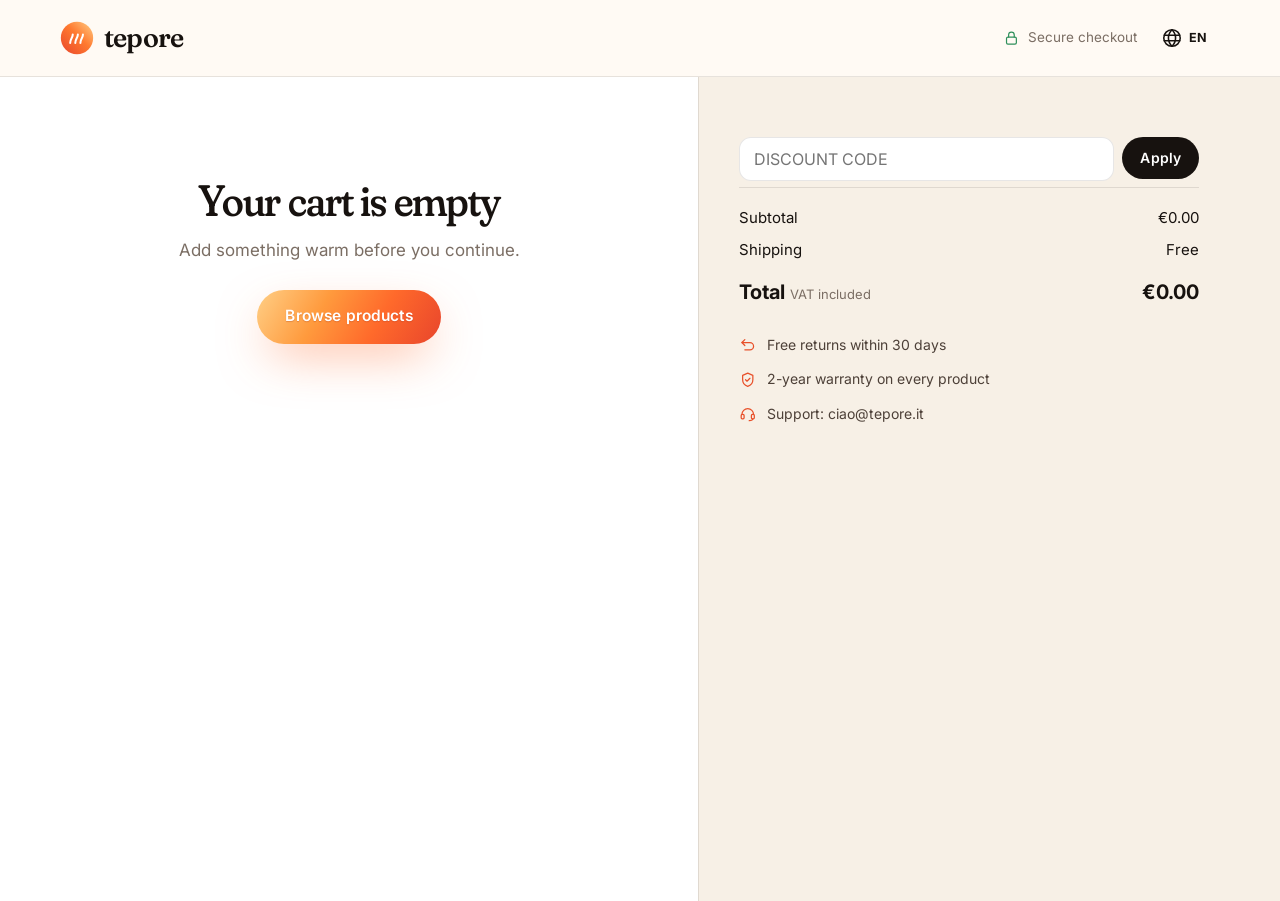
==== commit 56b69576: "Rende il sito multilingua (IT, EN, DE, FR, ES) con selettore lingua accanto al carrello - Tutti i te" ====
--- a/checkout.html
+++ b/checkout.html
@@ -2,8 +2,8 @@
 <html lang="it">
 <head>
   <meta charset="utf-8">
-  <meta name="viewport" content="width=device-width, initial-scale=1">
-  <title>Checkout | Tepore</title>
+  <meta name="viewport" content="width=device-width, initial-scale=1, viewport-fit=cover">
+  <title data-i18n="meta.checkoutTitle">Checkout | Tepore</title>
   <meta name="robots" content="noindex">
   <meta name="theme-color" content="#17120f">
   <link rel="icon" href="assets/img/favicon.svg" type="image/svg+xml">
@@ -16,7 +16,10 @@
   <header class="checkout-header">
     <div class="container">
       <a href="index.html" class="logo" id="coLogo"><span>tepore</span></a>
-      <span class="secure"><svg class="icon" viewBox="0 0 24 24"><rect x="5" y="10" width="14" height="10" rx="2"/><path d="M8 10V7a4 4 0 0 1 8 0v3"/></svg> Checkout sicuro</span>
+      <div class="header-actions">
+        <span class="secure"><svg class="icon" viewBox="0 0 24 24" aria-hidden="true"><rect x="5" y="10" width="14" height="10" rx="2"/><path d="M8 10V7a4 4 0 0 1 8 0v3"/></svg> <span data-i18n="co.secure"></span></span>
+        <span id="coLang"></span>
+      </div>
     </div>
   </header>
 
@@ -24,70 +27,71 @@
     <div class="co-main">
       <div>
         <form id="coForm" novalidate>
-          <div class="co-steps"><a href="index.html">Carrello</a> › <b>Informazioni</b> › Spedizione › Pagamento</div>
+          <div class="co-steps" data-i18n="co.steps"></div>
 
           <div class="co-block">
-            <h3>Pagamento rapido</h3>
+            <h3 data-i18n="co.express"></h3>
             <div class="express">
               <button type="button" class="ex-apple" data-express>Apple Pay</button>
               <button type="button" class="ex-pp" data-express>PayPal</button>
               <button type="button" class="ex-gp" data-express><span><b style="color:#4285f4">G</b> Pay</span></button>
             </div>
+            <p id="expressMsg" hidden style="font-size:13.5px;color:var(--muted);margin-top:10px" data-i18n="co.expressMsg"></p>
           </div>
-          <div class="divider">oppure continua qui sotto</div>
+          <div class="divider" data-i18n="co.or"></div>
 
           <div class="co-block">
-            <h3>Contatto</h3>
+            <h3 data-i18n="co.contact"></h3>
             <div class="fields">
-              <div class="field full"><input type="email" id="email" name="email" placeholder=" " required autocomplete="email"><label for="email">Email</label></div>
+              <div class="field full"><input type="email" id="email" name="email" placeholder=" " required autocomplete="email"><label for="email" data-i18n="co.email"></label></div>
             </div>
-            <label class="check"><input type="checkbox" name="news" checked> Inviami offerte esclusive e novità via email</label>
+            <label class="check"><input type="checkbox" id="news" name="news" checked> <span data-i18n="co.news"></span></label>
           </div>
 
           <div class="co-block">
-            <h3>Consegna</h3>
+            <h3 data-i18n="co.delivery"></h3>
             <div class="fields">
               <div class="field full">
-                <select id="country" name="country"><option>Italia</option><option>San Marino</option><option>Città del Vaticano</option></select>
-                <label for="country">Paese</label>
+                <select id="country" name="country" autocomplete="country"></select>
+                <label for="country" data-i18n="co.country"></label>
               </div>
-              <div class="field"><input id="fname" name="fname" placeholder=" " required autocomplete="given-name"><label for="fname">Nome</label></div>
-              <div class="field"><input id="lname" name="lname" placeholder=" " required autocomplete="family-name"><label for="lname">Cognome</label></div>
-              <div class="field full"><input id="address" name="address" placeholder=" " required autocomplete="address-line1"><label for="address">Indirizzo e numero civico</label></div>
-              <div class="field full"><input id="address2" name="address2" placeholder=" " autocomplete="address-line2"><label for="address2">Scala, interno, citofono (opzionale)</label></div>
-              <div class="field"><input id="zip" name="zip" placeholder=" " required pattern="\d{5}" inputmode="numeric" autocomplete="postal-code"><label for="zip">CAP</label></div>
-              <div class="field"><input id="city" name="city" placeholder=" " required autocomplete="address-level2"><label for="city">Città</label></div>
-              <div class="field"><input id="prov" name="prov" placeholder=" " required maxlength="2" autocomplete="address-level1"><label for="prov">Provincia (es. MI)</label></div>
-              <div class="field"><input id="phone" name="phone" type="tel" placeholder=" " required autocomplete="tel"><label for="phone">Telefono (per il corriere)</label></div>
+              <div class="field"><input id="fname" name="fname" placeholder=" " required autocomplete="given-name"><label for="fname" data-i18n="co.fname"></label></div>
+              <div class="field"><input id="lname" name="lname" placeholder=" " required autocomplete="family-name"><label for="lname" data-i18n="co.lname"></label></div>
+              <div class="field full"><input id="address" name="address" placeholder=" " required autocomplete="address-line1"><label for="address" data-i18n="co.address"></label></div>
+              <div class="field full"><input id="address2" name="address2" placeholder=" " autocomplete="address-line2"><label for="address2" data-i18n="co.address2"></label></div>
+              <div class="field"><input id="zip" name="zip" placeholder=" " required autocomplete="postal-code"><label for="zip" data-i18n="co.zip"></label></div>
+              <div class="field"><input id="city" name="city" placeholder=" " required autocomplete="address-level2"><label for="city" data-i18n="co.city"></label></div>
+              <div class="field"><input id="prov" name="prov" placeholder=" " autocomplete="address-level1"><label for="prov" data-i18n="co.prov"></label></div>
+              <div class="field"><input id="phone" name="phone" type="tel" placeholder=" " required autocomplete="tel"><label for="phone" data-i18n="co.phone"></label></div>
             </div>
           </div>
 
           <div class="co-block">
-            <h3>Metodo di spedizione</h3>
+            <h3 data-i18n="co.method"></h3>
             <div class="pay-options" id="shipOptions"></div>
           </div>
 
           <div class="co-block">
-            <h3>Pagamento</h3>
-            <p style="font-size:14px;color:var(--muted);margin-bottom:12px">Tutte le transazioni sono sicure e crittografate.</p>
+            <h3 data-i18n="co.payment"></h3>
+            <p style="font-size:14px;color:var(--muted);margin-bottom:12px" data-i18n="co.payNote"></p>
             <div class="pay-options">
-              <label class="pay-opt"><input type="radio" name="pay" value="card" checked> Carta di credito / debito <span class="payments"><span class="pay visa" style="border:1px solid var(--line)">VISA</span><span class="pay mc" style="border:1px solid var(--line)"><span><i></i><i></i></span></span></span></label>
-              <label class="pay-opt"><input type="radio" name="pay" value="paypal"> PayPal <span class="payments"><span class="pay pp" style="border:1px solid var(--line)">Pay<em>Pal</em></span></span></label>
-              <label class="pay-opt"><input type="radio" name="pay" value="klarna"> Paga in 3 rate senza interessi <span class="payments"><span class="pay klarna">Klarna.</span></span></label>
+              <label class="pay-opt"><input type="radio" name="pay" value="card" checked> <span data-i18n="co.card"></span> <span class="payments"><span class="pay visa" style="border:1px solid var(--line)">VISA</span><span class="pay mc" style="border:1px solid var(--line)"><span><i></i><i></i></span></span></span></label>
+              <label class="pay-opt"><input type="radio" name="pay" value="paypal"> <span data-i18n="co.paypal"></span> <span class="payments"><span class="pay pp" style="border:1px solid var(--line)">Pay<em>Pal</em></span></span></label>
+              <label class="pay-opt"><input type="radio" name="pay" value="klarna"> <span data-i18n="co.klarna"></span> <span class="payments"><span class="pay klarna">Klarna.</span></span></label>
             </div>
-            <p style="font-size:13px;color:var(--muted);margin-top:10px">Dopo aver cliccato "Completa l'ordine" verrai indirizzato alla pagina di pagamento sicura del provider scelto.</p>
-            <label class="check"><input type="checkbox" name="terms" id="terms" required> <span>Ho letto e accetto i <a href="info.html#termini" style="text-decoration:underline">Termini di vendita</a> e l'<a href="info.html#privacy" style="text-decoration:underline">Informativa privacy</a></span></label>
+            <p style="font-size:13px;color:var(--muted);margin-top:10px" data-i18n="co.redirect"></p>
+            <label class="check"><input type="checkbox" name="terms" id="terms" required> <span data-i18n="co.terms"></span></label>
           </div>
 
-          <button class="btn btn-primary btn-block" style="--bh:62px;font-size:17px" type="submit" id="payBtn">Completa l'ordine</button>
-          <p style="text-align:center;font-size:13px;color:var(--muted);margin-top:14px">Ordine con obbligo di pagamento</p>
+          <button class="btn btn-primary btn-block" style="--bh:62px;font-size:17px" type="submit" id="payBtn"></button>
+          <p style="text-align:center;font-size:13px;color:var(--muted);margin-top:14px" data-i18n="co.binding"></p>
         </form>
 
         <div class="co-done" id="coDone">
-          <div class="big-check"><svg class="icon" viewBox="0 0 24 24"><path d="M5 12.5l4.5 4.5L19 7.5"/></svg></div>
-          <h2>Grazie, <span id="doneName"></span>!</h2>
-          <p>Il tuo ordine <b id="orderNo"></b> è confermato. Ti abbiamo inviato una email di conferma con tutti i dettagli e, appena spedito, riceverai il tracking.</p>
-          <a href="index.html" class="btn btn-dark">Torna al negozio</a>
+          <div class="big-check"><svg class="icon" viewBox="0 0 24 24" aria-hidden="true"><path d="M5 12.5l4.5 4.5L19 7.5"/></svg></div>
+          <h2 id="doneTitle"></h2>
+          <p id="doneText"></p>
+          <a href="index.html" class="btn btn-dark" data-i18n="co.back"></a>
         </div>
       </div>
     </div>
@@ -95,10 +99,10 @@
     <aside class="co-side">
       <div>
         <details open id="summaryDetails">
-          <summary class="co-mobile-summary"><span>Riepilogo ordine ▾</span><span id="mTotal"></span></summary>
+          <summary class="co-mobile-summary"><span><span data-i18n="co.summary"></span> ▾</span><span id="mTotal"></span></summary>
           <div class="co-side-body">
             <div id="coLines"></div>
-            <form class="code-form" id="coCode" style="margin:20px 0 6px"><input name="code" placeholder="Codice sconto" aria-label="Codice sconto"><button class="btn btn-dark btn-sm" type="submit">Applica</button></form>
+            <form class="code-form" id="coCode" style="margin:20px 0 6px"><input name="code" id="coCodeInput" data-i18n-attr="placeholder:a11y.discountCode;aria-label:a11y.discountCode"><button class="btn btn-dark btn-sm" type="submit" data-i18n="cart.apply"></button></form>
             <div class="code-msg" id="coCodeMsg"></div>
             <div class="co-sums" id="coSums"></div>
             <div class="co-assurance" id="coAssure"></div>
@@ -109,6 +113,11 @@
   </div>
 
   <script src="assets/js/data.js"></script>
+  <script src="assets/js/i18n/it.js"></script>
+  <script src="assets/js/i18n/en.js"></script>
+  <script src="assets/js/i18n/de.js"></script>
+  <script src="assets/js/i18n/fr.js"></script>
+  <script src="assets/js/i18n/es.js"></script>
   <script src="assets/js/app.js"></script>
   <script src="assets/js/checkout.js"></script>
 </body>
--- a/assets/css/style.css
+++ b/assets/css/style.css
@@ -125,7 +125,7 @@
 
 /* ---------- Header ---------- */
 .header {
-  position: sticky; top: 0; z-index: 50;
+  position: sticky; top: env(safe-area-inset-top, 0px); z-index: 50;
   background: rgba(255, 250, 244, 0.82);
   backdrop-filter: saturate(1.6) blur(16px);
   -webkit-backdrop-filter: saturate(1.6) blur(16px);
@@ -837,3 +837,39 @@
   .bundle-stamp { width: 84px; height: 84px; top: -42px; right: 16px; font-size: 11px; }
   .bundle-stamp b { font-size: 24px; }
 }
+
+/* ---------- Selettore lingua ---------- */
+.lang { position: relative; }
+.lang-btn { width: auto; padding: 0 12px 0 10px; gap: 6px; border-radius: 999px; display: inline-flex; align-items: center; }
+.lang-code { font-size: 12.5px; font-weight: 700; letter-spacing: 0.06em; }
+.lang-menu {
+  position: absolute; right: 0; top: calc(100% + 10px); z-index: 70;
+  min-width: 220px; padding: 6px; border-radius: 18px;
+  background: #fff; border: 1px solid var(--line); box-shadow: var(--shadow-lg);
+  display: grid; gap: 2px;
+  opacity: 0; visibility: hidden; transform: translateY(-6px) scale(0.98); transform-origin: top right;
+  transition: opacity 0.25s var(--ease), transform 0.35s var(--ease), visibility 0.35s;
+}
+.lang.open .lang-menu { opacity: 1; visibility: visible; transform: none; }
+.lang-menu button {
+  display: flex; align-items: center; gap: 12px; width: 100%; padding: 10px 12px; border-radius: 12px;
+  font-size: 15px; font-weight: 500; text-align: left; color: var(--ink); transition: background 0.2s;
+}
+.lang-menu button:hover, .lang-menu button:focus-visible { background: var(--cream); outline: none; }
+.lang-menu button.current { font-weight: 700; }
+.lang-menu button .icon { margin-left: auto; color: var(--ember-deep); stroke-width: 2.4; width: 18px; height: 18px; }
+.lang-badge {
+  width: 32px; height: 24px; border-radius: 7px; display: inline-grid; place-items: center; flex-shrink: 0;
+  font-size: 11px; font-weight: 800; letter-spacing: 0.06em; background: var(--sand); color: var(--ink);
+}
+.lang-menu button.current .lang-badge { background: var(--heat); color: #fff; }
+@media (max-width: 420px) { .lang-code { display: none; } .lang-btn { padding: 0; width: 44px; justify-content: center; } }
+.checkout-header .header-actions { gap: 14px; }
+
+/* ---------- Testi ---------- */
+.text-link { text-decoration: underline; text-underline-offset: 2px; font-weight: 600; }
+.faq-wrap .text-link, .prose .text-link { color: var(--ember-deep); }
+.muted-small { font-size: 14px; color: var(--muted); }
+#payBtn { white-space: normal; height: auto; min-height: var(--bh); padding-block: 12px; text-align: center; line-height: 1.3; }
+.co-main > div, .co-side > div { min-width: 0; }
+.checkout > * { min-width: 0; }
